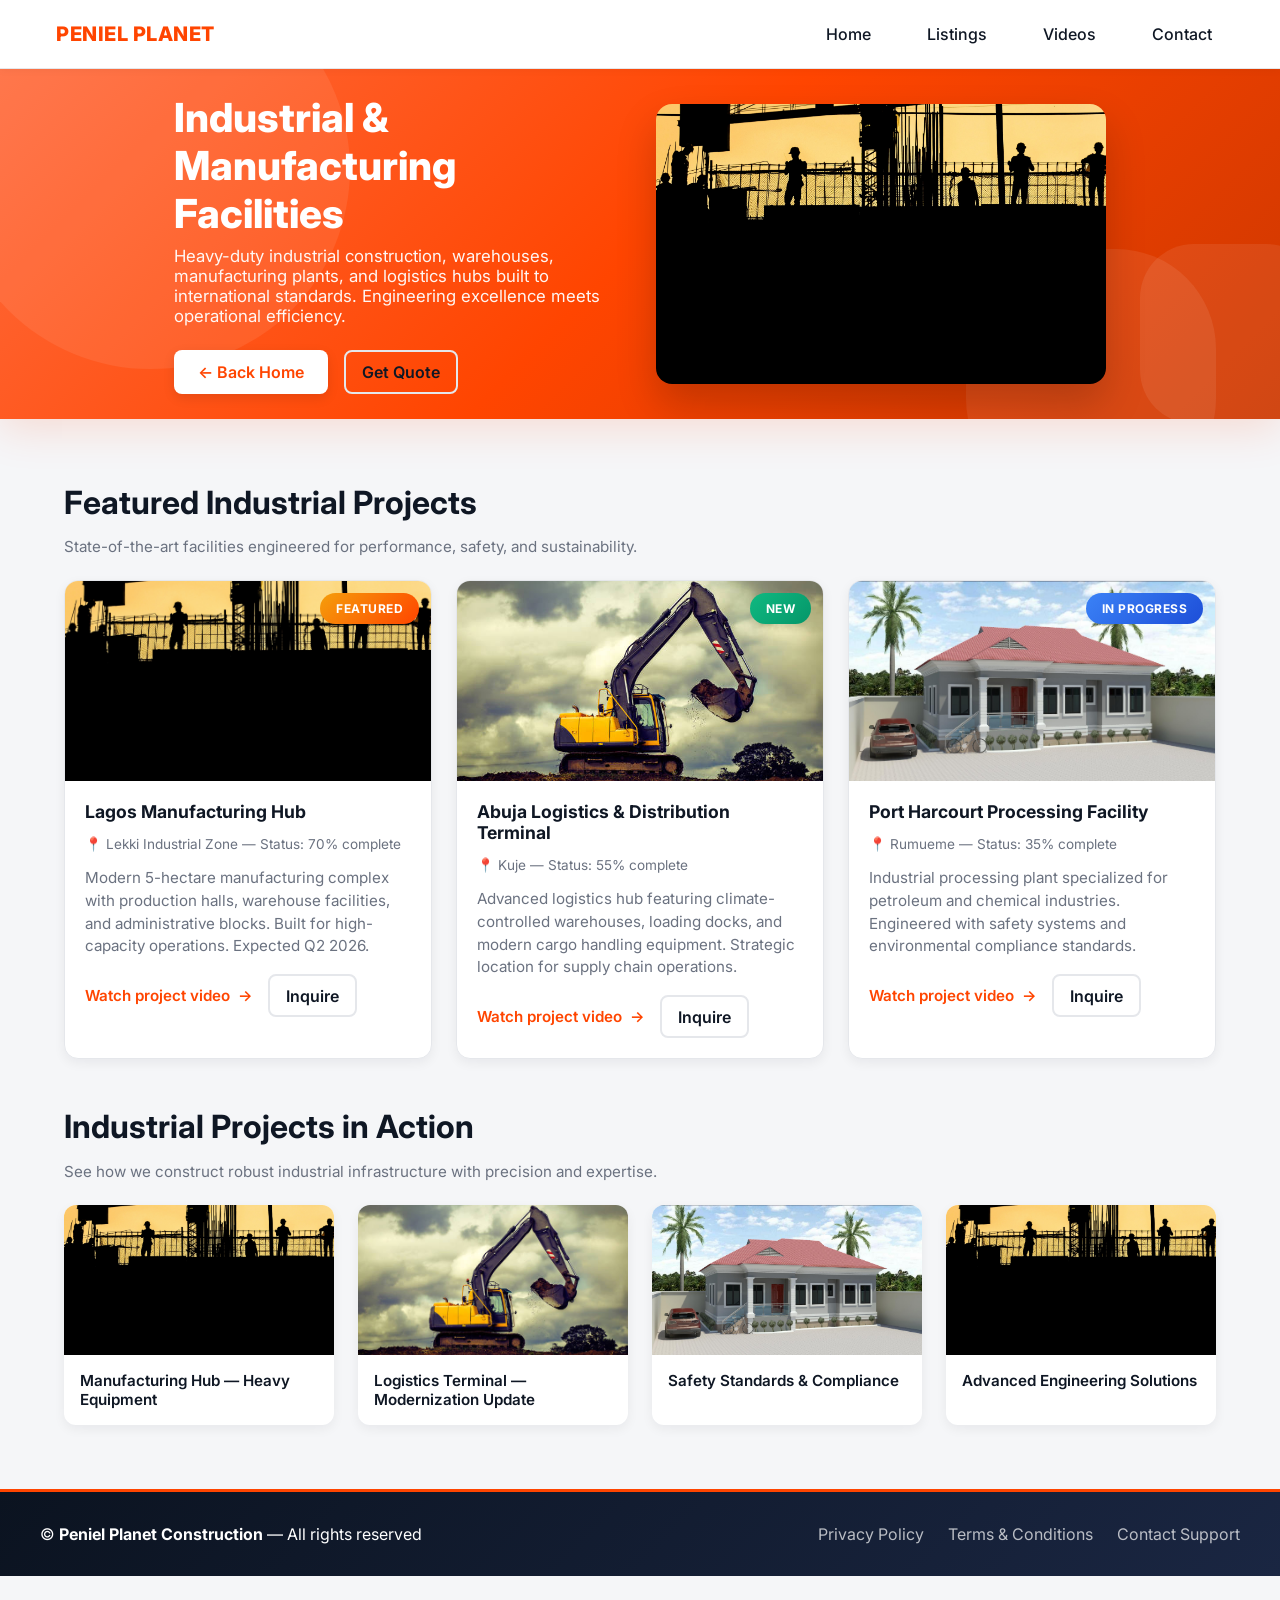
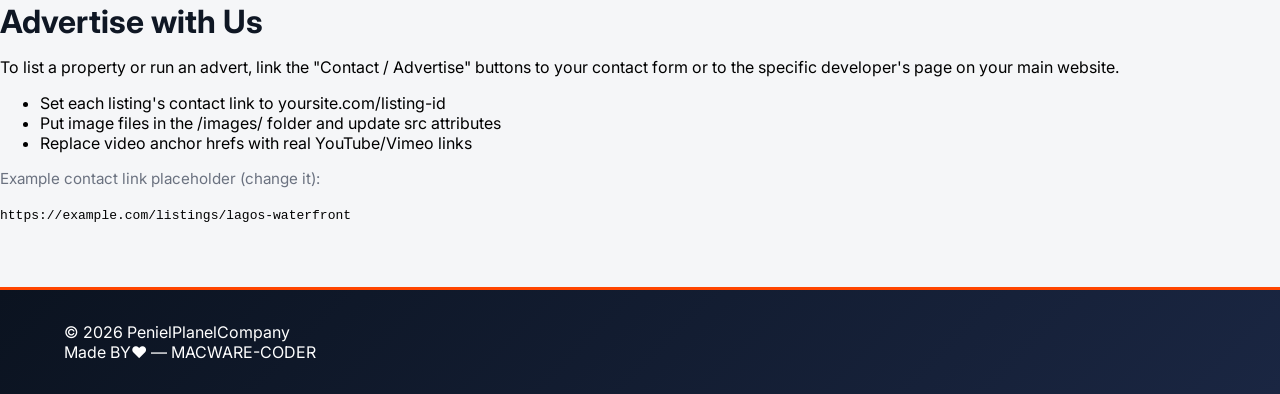
==== pageindustrial.html @ 6aea74a9 "Add files via upload" ====
<!doctype html>
<html lang="en">
<head>
  <meta charset="utf-8" />
  <meta name="viewport" content="width=device-width, initial-scale=1" />
  <title>Industrial Projects | Peniel Planet Construction</title>
  <link rel="stylesheet" href="category-modern.css">
  <link href="https://fonts.googleapis.com/css2?family=Inter:wght@400;600;800&display=swap" rel="stylesheet">
</head>
<body>
  <header class="site-header">
    <div class="container">
      <a class="brand" href="index.html">PENIEL PLANET</a>
      <nav class="nav">
        <a href="index.html">Home</a>
        <a href="#listings">Listings</a>
        <a href="#videos">Videos</a>
        <a href="contactpeniel.html">Contact</a>
      </nav>
    </div>
  </header>

  <!-- Modern Hero Section -->
  <section class="hero-background">
    <div class="hero-shapes">
      <div class="shape shape-1"></div>
      <div class="shape shape-2"></div>
      <div class="shape shape-3"></div>
    </div>
    <div class="container hero-section">
      <div class="hero-content">
        <h1>Industrial & Manufacturing Facilities</h1>
        <p>Heavy-duty industrial construction, warehouses, manufacturing plants, and logistics hubs built to international standards. Engineering excellence meets operational efficiency.</p>
        <div class="cta">
          <a class="btn" href="index.html">← Back Home</a>
          <a class="btn-outline" href="contactpeniel.html">Get Quote</a>
        </div>
      </div>
      <div class="hero-image">
        <img src="penial img11 (2).jpg" alt="Industrial Projects" />
      </div>
    </div>
  </section>

  <main class="container">
    <!-- Listings Section -->
    <section id="listings">
      <h2>Featured Industrial Projects</h2>
      <p class="muted">State-of-the-art facilities engineered for performance, safety, and sustainability.</p>

      <div class="grid">
        <!-- Card 1 -->
        <article class="card">
          <img class="card-img" src="penial img11 (2).jpg" alt="Lagos Manufacturing Hub" />
          <div class="card-body">
            <h3 class="card-title">Lagos Manufacturing Hub</h3>
            <p class="meta">📍 Lekki Industrial Zone — Status: 70% complete</p>
            <p class="desc">Modern 5-hectare manufacturing complex with production halls, warehouse facilities, and administrative blocks. Built for high-capacity operations. Expected Q2 2026.</p>
            <div class="card-actions">
              <a class="link" href="https://www.youtube.com/results?search_query=industrial+construction" target="_blank">Watch project video</a>
              <a class="btn-outline" href="contactpeniel.html">Inquire</a>
            </div>
          </div>
          <span class="badge featured">Featured</span>
        </article>

        <!-- Card 2 -->
        <article class="card">
          <img class="card-img" src="penial 21 tractor.jpg" alt="Abuja Logistics Terminal" />
          <div class="card-body">
            <h3 class="card-title">Abuja Logistics & Distribution Terminal</h3>
            <p class="meta">📍 Kuje — Status: 55% complete</p>
            <p class="desc">Advanced logistics hub featuring climate-controlled warehouses, loading docks, and modern cargo handling equipment. Strategic location for supply chain operations.</p>
            <div class="card-actions">
              <a class="link" href="https://www.youtube.com/results?search_query=warehouse+construction" target="_blank">Watch project video</a>
              <a class="btn-outline" href="contactpeniel.html">Inquire</a>
            </div>
          </div>
          <span class="badge new">New</span>
        </article>

        <!-- Card 3 -->
        <article class="card">
          <img class="card-img" src="building penial.jpg" alt="Port Processing Facility" />
          <div class="card-body">
            <h3 class="card-title">Port Harcourt Processing Facility</h3>
            <p class="meta">📍 Rumueme — Status: 35% complete</p>
            <p class="desc">Industrial processing plant specialized for petroleum and chemical industries. Engineered with safety systems and environmental compliance standards.</p>
            <div class="card-actions">
              <a class="link" href="https://www.youtube.com/results?search_query=industrial+facility" target="_blank">Watch project video</a>
              <a class="btn-outline" href="contactpeniel.html">Inquire</a>
            </div>
          </div>
          <span class="badge inprogress">In Progress</span>
        </article>
      </div>
    </section>

    <!-- Videos Section -->
    <section id="videos" class="videos">
      <h2>Industrial Projects in Action</h2>
      <p class="muted">See how we construct robust industrial infrastructure with precision and expertise.</p>

      <div class="video-grid">
        <div class="video-card">
          <a href="https://www.youtube.com/results?search_query=factory+construction" target="_blank" rel="noopener">
            <img src="penial img11 (2).jpg" alt="Video Thumbnail" />
            <div class="video-play"></div>
            <div class="video-title">Manufacturing Hub — Heavy Equipment</div>
          </a>
        </div>

        <div class="video-card">
          <a href="https://www.youtube.com/results?search_query=logistics+warehouse" target="_blank" rel="noopener">
            <img src="penial 21 tractor.jpg" alt="Video Thumbnail" />
            <div class="video-play"></div>
            <div class="video-title">Logistics Terminal — Modernization Update</div>
          </a>
        </div>

        <div class="video-card">
          <a href="https://www.youtube.com/results?search_query=industrial+safety" target="_blank" rel="noopener">
            <img src="building penial.jpg" alt="Video Thumbnail" />
            <div class="video-play"></div>
            <div class="video-title">Safety Standards & Compliance</div>
          </a>
        </div>

        <div class="video-card">
          <a href="https://www.youtube.com/results?search_query=engineering+construction" target="_blank" rel="noopener">
            <img src="penial img11 (2).jpg" alt="Video Thumbnail" />
            <div class="video-play"></div>
            <div class="video-title">Advanced Engineering Solutions</div>
          </a>
        </div>
      </div>
    </section>
  </main>

  <footer>
    <div class="footer-inner">
      <div>© <strong>Peniel Planet Construction</strong> — All rights reserved</div>
      <div class="footer-links">
        <a href="#">Privacy Policy</a>
        <a href="#">Terms & Conditions</a>
        <a href="contactpeniel.html">Contact Support</a>
      </div>
    </div>
  </footer>
  <script src="peniel-interactions.js"></script>
</body>
</html>

      </div>
    </section>

    <section id="contact" class="contact">
      <h2>Advertise with Us</h2>
      <p>To list a property or run an advert, link the "Contact / Advertise" buttons to your contact form or to the specific developer's page on your main website.</p>
      <ul>
        <li>Set each listing's contact link to yoursite.com/listing-id</li>
        <li>Put image files in the /images/ folder and update src attributes</li>
        <li>Replace video anchor hrefs with real YouTube/Vimeo links</li>
      </ul>

      <p class="muted">Example contact link placeholder (change it):</p>
      <code>https://example.com/listings/lagos-waterfront</code>
    </section>
  </main>

  <footer class="site-footer">
    <div class="container">
      <div>© <span id="year"></span> PenielPlanelCompany</div>
      <div class="small">Made BY❤️ — MACWARE-CODER</div>
    </div>
  </footer>

  <script>
    // Small helper — update the year and optionally the main link easily here
    document.getElementById('year').textContent = new Date().getFullYear();
    // If you want to link the hero button to your main site, change the URL below
    // document.getElementById('MAIN_SITE_LINK').href = 'https://your-site.com';
  </script>
</body>
</html>
---- category-modern.css ----
/* ============================================
   Peniel Planet - Modern Category Pages CSS
   ============================================ */

:root {
  --bg: #f6f7fb;
  --card: #ffffff;
  --accent: #ff4500;
  --accent-dark: #d93f1f;
  --muted: #6b7280;
  --text: #0f1724;
  --border: #e5e7eb;
  --success: #10b981;
  --warning: #f59e0b;
  --info: #3b82f6;
  --shadow: 0 10px 30px rgba(15, 23, 36, 0.1);
  --shadow-sm: 0 4px 12px rgba(15, 23, 36, 0.06);
}

* {
  box-sizing: border-box;
}

html, body {
  height: 100%;
  margin: 0;
  font-family: Inter, system-ui, -apple-system, "Segoe UI", Roboto, "Helvetica Neue", Arial;
  background: #f5f6f8;
}

/* ============== HEADER ============== */
.site-header {
  background: #fff;
  border-bottom: 1px solid var(--border);
  box-shadow: 0 2px 8px rgba(0, 0, 0, 0.04);
  position: sticky;
  top: 0;
  z-index: 50;
}

.site-header .container {
  display: flex;
  align-items: center;
  justify-content: space-between;
  padding: 1rem;
  max-width: 1200px;
  margin: 0 auto;
}

.brand {
  font-weight: 800;
  color: var(--accent);
  text-decoration: none;
  font-size: 1.25rem;
  letter-spacing: 0.5px;
  transition: color 0.3s ease;
}

.brand:hover {
  color: var(--accent-dark);
}

.nav {
  display: flex;
  gap: 2rem;
  align-items: center;
}

.nav a {
  color: var(--text);
  text-decoration: none;
  font-weight: 500;
  transition: color 0.3s ease;
  padding: 0.5rem 0.75rem;
  border-radius: 6px;
}

.nav a:hover {
  color: var(--accent);
  background: rgba(255, 69, 0, 0.05);
}

/* ============== HERO SECTION ============== */
.hero-background {
  position: relative;
  overflow: hidden;
  background: linear-gradient(135deg, #ff6b3d 0%, #ff4500 50%, #cc3700 100%);
  color: white;
  min-height: 350px;
  display: flex;
  align-items: center;
  margin-bottom: 4rem;
  box-shadow: 0 10px 40px rgba(255, 69, 0, 0.15);
}

/* Animated background shapes */
.hero-shapes {
  position: absolute;
  top: 0;
  left: 0;
  right: 0;
  bottom: 0;
  overflow: hidden;
  z-index: 0;
}

.shape {
  position: absolute;
  opacity: 0.08;
  animation: float 8s ease-in-out infinite;
}

.shape-1 {
  width: 400px;
  height: 400px;
  background: white;
  border-radius: 50%;
  top: -100px;
  left: -50px;
}

.shape-2 {
  width: 250px;
  height: 250px;
  background: white;
  border-radius: 40%;
  bottom: -80px;
  right: 5%;
  animation-delay: 2s;
}

.shape-3 {
  width: 180px;
  height: 180px;
  background: white;
  border-radius: 30%;
  top: 50%;
  right: -40px;
  animation-delay: 1s;
}

@keyframes float {
  0%, 100% { transform: translateY(0px) rotate(0deg); }
  50% { transform: translateY(20px) rotate(5deg); }
}

.hero-section {
  position: relative;
  z-index: 1;
  display: flex;
  gap: 2rem;
  align-items: center;
}

.container {
  max-width: 1200px;
  margin: 0 auto;
  padding: 0 1.5rem;
}

.hero-content {
  flex: 1;
  min-width: 260px;
}

.hero-content h1 {
  margin: 0 0 0.5rem;
  font-size: clamp(1.75rem, 3.5vw, 2.5rem);
  line-height: 1.2;
  font-weight: 800;
}

.hero-content p {
  margin: 0 0 1.5rem 0;
  opacity: 0.95;
  font-size: 1.05rem;
  max-width: 500px;
}

.hero-image {
  flex: 1;
  display: flex;
  justify-content: center;
  align-items: center;
}

.hero-image img {
  max-width: 100%;
  width: 100%;
  max-height: 280px;
  border-radius: 16px;
  box-shadow: 0 20px 40px rgba(0, 0, 0, 0.2);
  object-fit: cover;
  animation: slideUp 0.6s ease-out;
}

@keyframes slideUp {
  from {
    opacity: 0;
    transform: translateY(30px);
  }
  to {
    opacity: 1;
    transform: translateY(0);
  }
}

.cta {
  display: flex;
  gap: 1rem;
  flex-wrap: wrap;
}

/* ============== BUTTONS ============== */
.btn {
  display: inline-block;
  padding: 0.75rem 1.5rem;
  background: #fff;
  color: var(--accent);
  text-decoration: none;
  border-radius: 8px;
  font-weight: 600;
  transition: all 0.3s ease;
  border: none;
  cursor: pointer;
  box-shadow: 0 4px 12px rgba(0, 0, 0, 0.1);
}

.btn:hover {
  transform: translateY(-2px);
  box-shadow: 0 6px 16px rgba(0, 0, 0, 0.15);
  background: #f5f5f5;
}

.btn-outline {
  display: inline-block;
  padding: 0.6rem 1rem;
  border-radius: 8px;
  border: 2px solid var(--border);
  text-decoration: none;
  color: var(--text);
  font-weight: 600;
  transition: all 0.3s ease;
  cursor: pointer;
  background: transparent;
}

.btn-outline:hover {
  border-color: var(--accent);
  color: var(--accent);
  background: rgba(255, 69, 0, 0.04);
}

/* ============== MAIN CONTENT ============== */
main {
  min-height: 400px;
}

h2 {
  font-size: 2rem;
  margin-bottom: 0.5rem;
  color: var(--text);
}

section {
  margin-bottom: 3rem;
}

.muted {
  color: var(--muted);
  font-size: 0.95rem;
}

/* ============== GRID LAYOUT ============== */
.grid {
  display: grid;
  grid-template-columns: repeat(auto-fit, minmax(280px, 1fr));
  gap: 1.5rem;
  margin-top: 1.5rem;
}

/* ============== CARDS ============== */
.card {
  position: relative;
  background: var(--card);
  border-radius: 14px;
  overflow: hidden;
  box-shadow: var(--shadow-sm);
  transition: all 0.4s cubic-bezier(0.23, 1, 0.320, 1);
  border: 1px solid var(--border);
  animation: fadeInUp 0.5s ease-out;
}

@keyframes fadeInUp {
  from {
    opacity: 0;
    transform: translateY(20px);
  }
  to {
    opacity: 1;
    transform: translateY(0);
  }
}

.card:hover {
  transform: translateY(-8px);
  box-shadow: var(--shadow);
  border-color: var(--accent);
}

.card-img {
  width: 100%;
  height: 200px;
  object-fit: cover;
  transition: transform 0.4s ease;
  display: block;
}

.card:hover .card-img {
  transform: scale(1.05);
}

.card-body {
  padding: 1.25rem;
}

.card-title {
  margin: 0 0 0.5rem;
  font-size: 1.1rem;
  font-weight: 700;
  color: var(--text);
}

.meta {
  font-size: 0.85rem;
  color: var(--muted);
  margin-bottom: 0.75rem;
}

.desc {
  font-size: 0.95rem;
  color: var(--muted);
  margin-bottom: 1rem;
  line-height: 1.5;
}

.card-actions {
  display: flex;
  gap: 1rem;
  align-items: center;
  flex-wrap: wrap;
}

.link {
  text-decoration: none;
  font-size: 0.95rem;
  color: var(--accent);
  font-weight: 600;
  transition: all 0.3s ease;
  position: relative;
}

.link::after {
  content: '→';
  margin-left: 0.5rem;
  transition: margin-left 0.3s ease;
}

.link:hover::after {
  margin-left: 0.75rem;
}

/* ============== BADGES ============== */
.badge {
  position: absolute;
  top: 12px;
  right: 12px;
  padding: 0.5rem 1rem;
  border-radius: 30px;
  font-size: 0.75rem;
  font-weight: 700;
  text-transform: uppercase;
  letter-spacing: 0.5px;
  animation: badgePulse 2.5s ease-in-out infinite;
}

@keyframes badgePulse {
  0%, 100% { transform: scale(1); }
  50% { transform: scale(1.05); }
}

.badge.featured {
  background: linear-gradient(135deg, #f59e0b 0%, #ff4500 100%);
  color: white;
}

.badge.new {
  background: linear-gradient(135deg, #10b981 0%, #059669 100%);
  color: white;
}

.badge.inprogress {
  background: linear-gradient(135deg, #3b82f6 0%, #1d4ed8 100%);
  color: white;
}

.badge.completed {
  background: linear-gradient(135deg, #8b5cf6 0%, #6d28d9 100%);
  color: white;
}

/* ============== VIDEOS SECTION ============== */
.videos {
  margin-top: 3rem;
}

.video-grid {
  display: grid;
  grid-template-columns: repeat(auto-fit, minmax(220px, 1fr));
  gap: 1.5rem;
  margin-top: 1.5rem;
}

.video-card {
  position: relative;
  border-radius: 12px;
  overflow: hidden;
  background: var(--card);
  box-shadow: var(--shadow-sm);
  transition: transform 0.4s ease;
}

.video-card:hover {
  transform: translateY(-6px);
  box-shadow: var(--shadow);
}

.video-card a {
  display: block;
  text-decoration: none;
  color: inherit;
}

.video-card img {
  width: 100%;
  height: 150px;
  object-fit: cover;
  display: block;
  transition: transform 0.4s ease;
}

.video-card:hover img {
  transform: scale(1.1);
}

.video-title {
  padding: 1rem;
  font-weight: 600;
  color: var(--text);
  font-size: 0.95rem;
}

.video-play {
  position: absolute;
  top: 50%;
  left: 50%;
  transform: translate(-50%, -50%);
  width: 50px;
  height: 50px;
  background: rgba(255, 69, 0, 0.9);
  border-radius: 50%;
  display: flex;
  align-items: center;
  justify-content: center;
  opacity: 0;
  transition: opacity 0.3s ease;
}

.video-card:hover .video-play {
  opacity: 1;
}

.video-play::after {
  content: '▶';
  color: white;
  font-size: 1.5rem;
  margin-left: 4px;
}

/* ============== GALLERY (Interior specific) ============== */
.gallery {
  display: grid;
  grid-template-columns: repeat(auto-fit, minmax(250px, 1fr));
  gap: 1.5rem;
  margin-top: 1.5rem;
}

.gallery-item {
  position: relative;
  border-radius: 12px;
  overflow: hidden;
  height: 250px;
  cursor: pointer;
  box-shadow: var(--shadow-sm);
  transition: all 0.4s ease;
}

.gallery-item img {
  width: 100%;
  height: 100%;
  object-fit: cover;
  transition: transform 0.4s ease;
}

.gallery-item:hover img {
  transform: scale(1.1) rotate(2deg);
}

.gallery-item-overlay {
  position: absolute;
  top: 0;
  left: 0;
  right: 0;
  bottom: 0;
  background: rgba(0, 0, 0, 0.7);
  display: flex;
  align-items: center;
  justify-content: center;
  opacity: 0;
  transition: opacity 0.4s ease;
}

.gallery-item:hover .gallery-item-overlay {
  opacity: 1;
}

.gallery-overlay-text {
  color: white;
  text-align: center;
}

/* ============== FOOTER ============== */
footer {
  margin-top: 4rem;
  padding: 2rem 1.5rem;
  background: linear-gradient(135deg, #0b1320 0%, #1a2642 100%);
  color: white;
  border-top: 3px solid var(--accent);
}

.footer-inner {
  max-width: 1200px;
  margin: 0 auto;
  display: flex;
  justify-content: space-between;
  align-items: center;
  flex-wrap: wrap;
  gap: 1rem;
}

.footer-links {
  display: flex;
  gap: 1.5rem;
}

.footer-links a {
  color: rgba(255, 255, 255, 0.7);
  text-decoration: none;
  transition: color 0.3s ease;
}

.footer-links a:hover {
  color: var(--accent);
}

/* ============== RESPONSIVE DESIGN ============== */
@media (max-width: 768px) {
  .hero-background {
    min-height: 280px;
    margin-bottom: 2.5rem;
  }

  .hero-section {
    flex-direction: column;
    text-align: center;
  }

  .hero-content h1 {
    font-size: 1.5rem;
  }

  .hero-content p {
    font-size: 0.95rem;
  }

  .nav {
    gap: 1rem;
    font-size: 0.9rem;
  }

  .grid {
    grid-template-columns: 1fr;
    gap: 1rem;
  }

  .video-grid {
    grid-template-columns: repeat(auto-fit, minmax(200px, 1fr));
  }

  .gallery {
    grid-template-columns: repeat(2, 1fr);
    gap: 1rem;
  }

  .card-actions {
    flex-direction: column;
    align-items: flex-start;
  }

  .btn-outline {
    width: 100%;
    text-align: center;
  }

  .footer-inner {
    justify-content: center;
    text-align: center;
  }

  .shape-1 {
    width: 200px;
    height: 200px;
  }

  .shape-2 {
    width: 130px;
    height: 130px;
  }

  .shape-3 {
    width: 100px;
    height: 100px;
  }
}

@media (max-width: 480px) {
  .hero-background {
    min-height: 220px;
    margin-bottom: 2rem;
  }

  .site-header .container {
    padding: 0.75rem;
  }

  h2 {
    font-size: 1.5rem;
  }

  .card-img {
    height: 150px;
  }

  .gallery {
    grid-template-columns: 1fr;
  }

  .gallery-item {
    height: 200px;
  }

  .cta {
    flex-direction: column;
  }

  .btn, .btn-outline {
    width: 100%;
    text-align: center;
  }
}
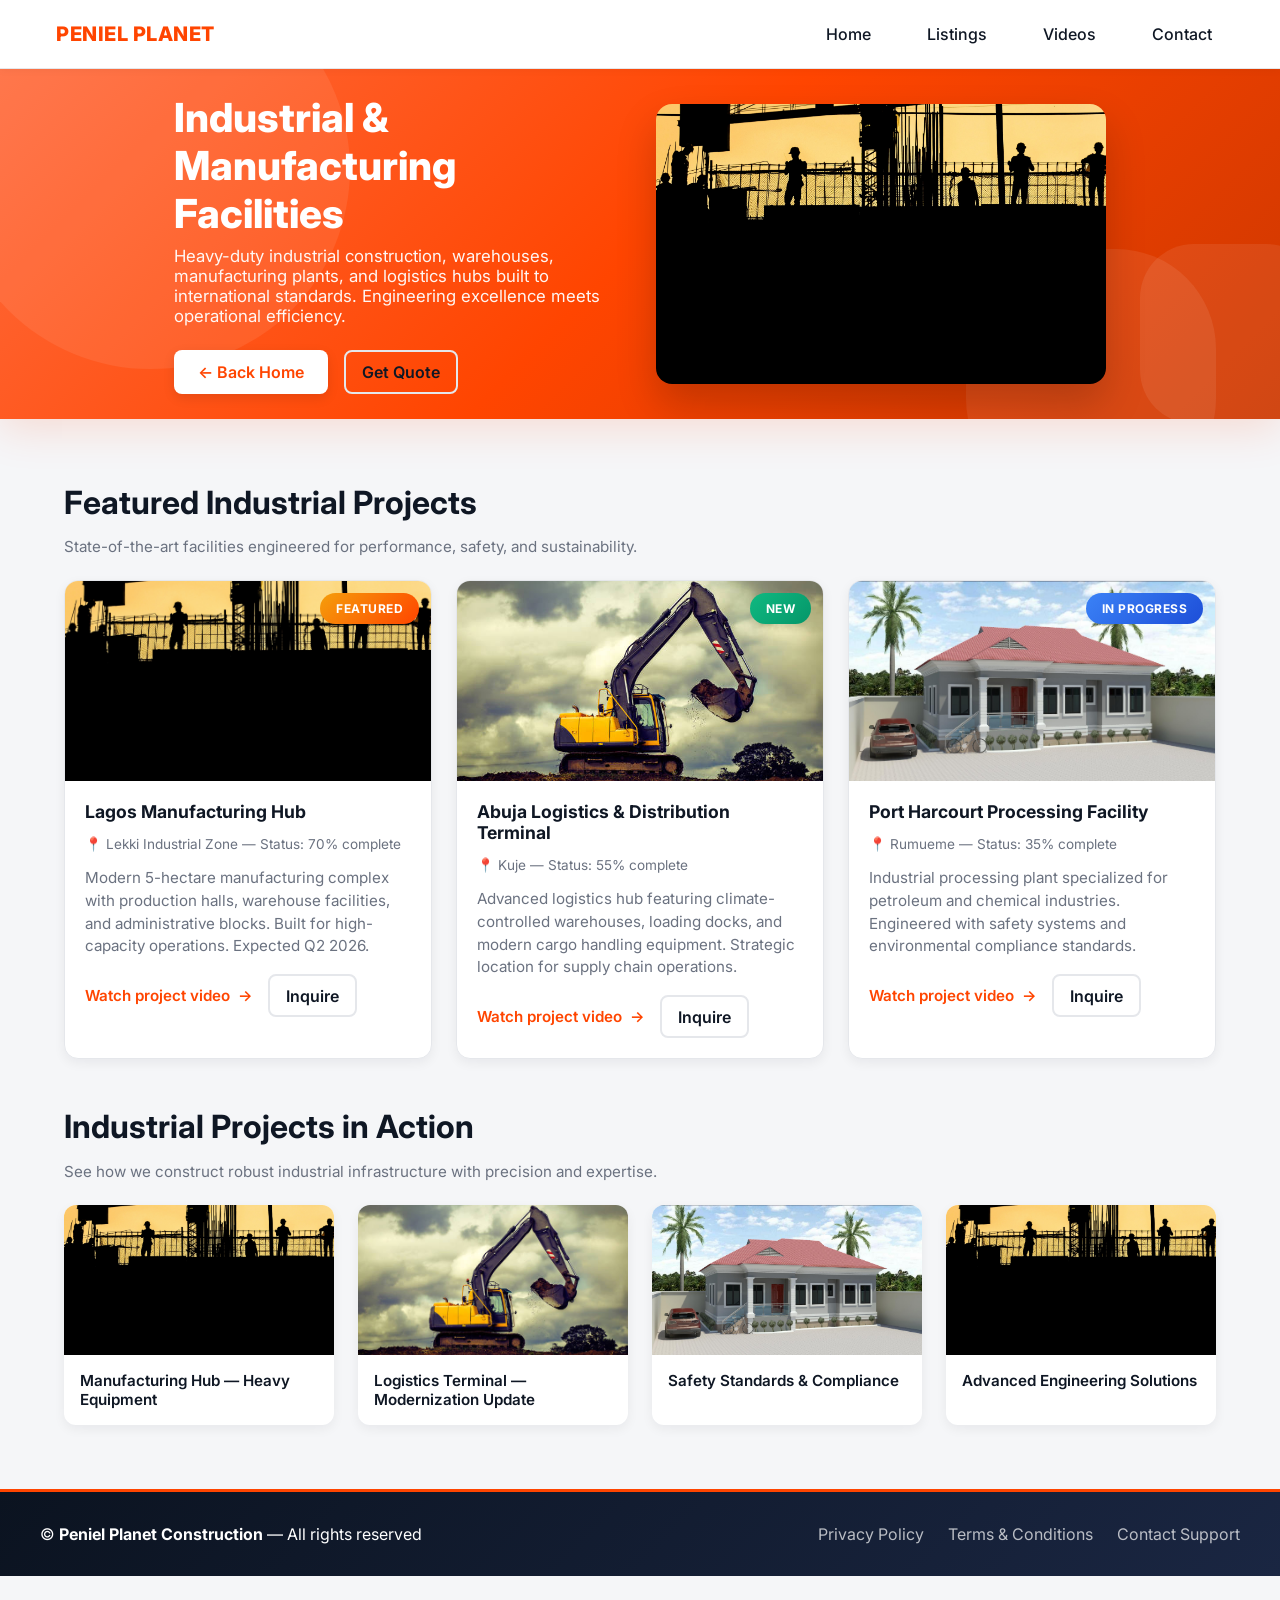
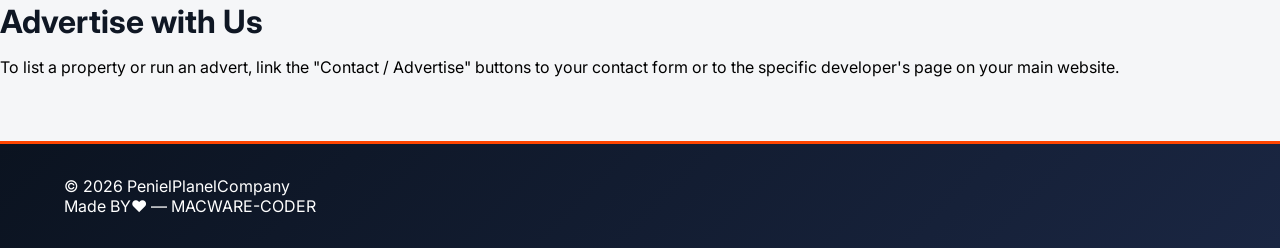
==== commit f3f87e52: "Update pageindustrial.html" ====
--- a/pageindustrial.html
+++ b/pageindustrial.html
@@ -157,14 +157,7 @@
     <section id="contact" class="contact">
       <h2>Advertise with Us</h2>
       <p>To list a property or run an advert, link the "Contact / Advertise" buttons to your contact form or to the specific developer's page on your main website.</p>
-      <ul>
-        <li>Set each listing's contact link to yoursite.com/listing-id</li>
-        <li>Put image files in the /images/ folder and update src attributes</li>
-        <li>Replace video anchor hrefs with real YouTube/Vimeo links</li>
-      </ul>
-
-      <p class="muted">Example contact link placeholder (change it):</p>
-      <code>https://example.com/listings/lagos-waterfront</code>
+     
     </section>
   </main>
 
@@ -182,4 +175,4 @@
     // document.getElementById('MAIN_SITE_LINK').href = 'https://your-site.com';
   </script>
 </body>
-</html>+</html>
